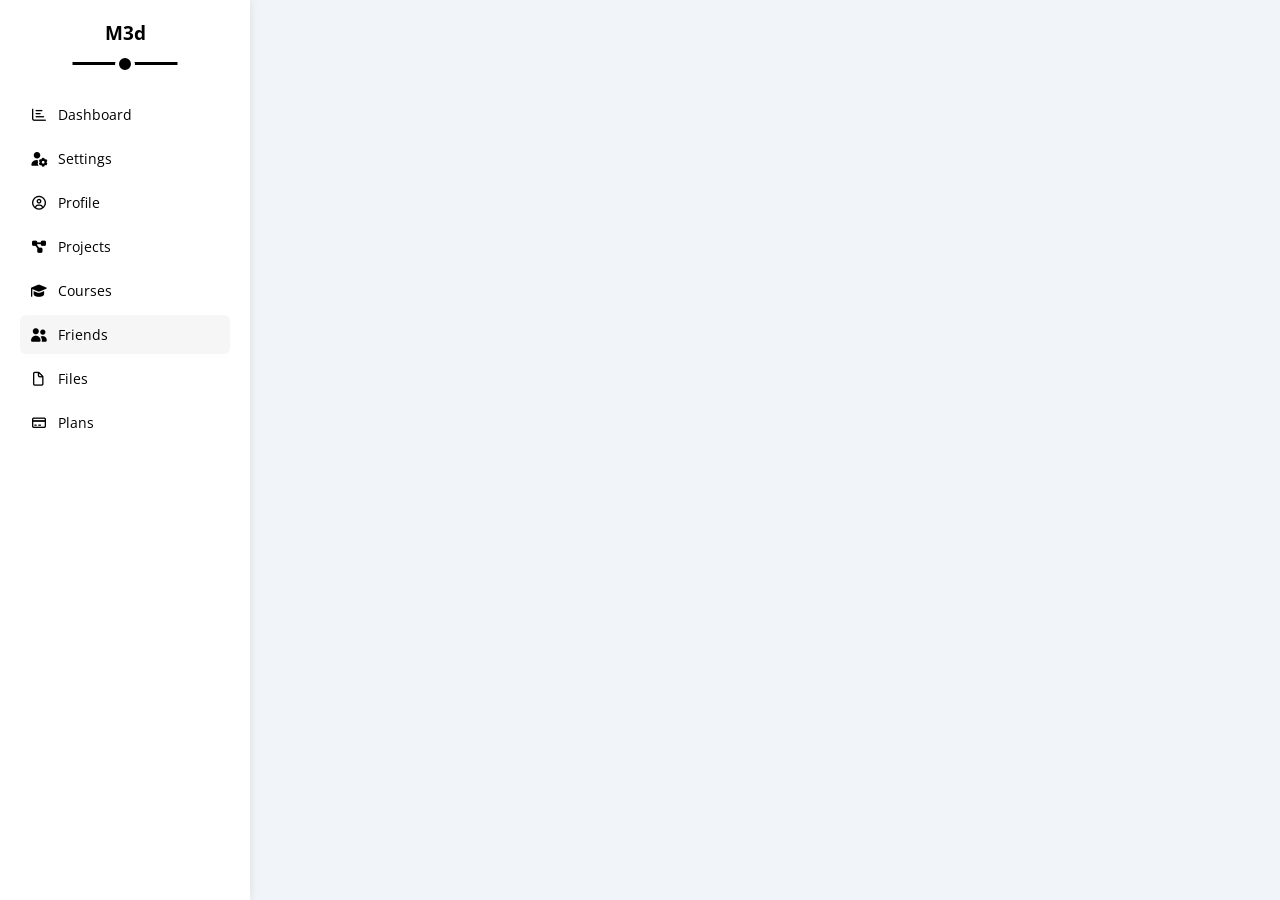
==== friends.html @ 2b742e69 "added friends page" ====
<!DOCTYPE html>
<html lang="en">

<head>
    <meta charset="UTF-8">
    <meta name="viewport" content="width=device-width, initial-scale=1.0">
    <title>Friends</title>
    <link rel="stylesheet" href="css/framework.css">
    <link rel="stylesheet" href="css/main.css">
    <link rel="stylesheet" href="css/all.min.css">
    <link rel="preconnect" href="https://fonts.googleapis.com">
    <link rel="preconnect" href="https://fonts.gstatic.com" crossorigin>
    <link href="https://fonts.googleapis.com/css2?family=Open+Sans:wght@300;500&display=swap" rel="stylesheet">
</head>

<body>
    <div class="page d-flex">
        <div class="sidebar bg-white p-20 relative">
            <h3 class="cap relative txt-c mt-0">m3d</h3>
            <ul>
                <li>
                    <a href="index.html" class="d-flex align-c fs-14 c-black rad-6 p-10 mb-5">
                        <i class="fa-regular fa-chart-bar fa-fw"></i>
                        <span class="fs-14  cap hide-mo">dashboard</span>
                    </a>
                </li>
                <li>
                    <a href="settings.html" class="d-flex align-c fs-14 c-black rad-6 p-10 mb-5">
                        <i class="fa-solid fa-user-gear fa-fw"></i>
                        <span class="fs-14  cap hide-mo">settings</span>
                    </a>
                </li>
                <li>
                    <a href="profile.html" class="d-flex align-c fs-14 c-black rad-6 p-10 mb-5">
                        <i class="fa-regular fa-circle-user fa-fw"></i>
                        <span class="fs-14  cap hide-mo">profile</span>
                    </a>
                </li>
                <li>
                    <a href="projects.html" class="d-flex align-c fs-14 c-black rad-6 p-10 mb-5">
                        <i class="fa-solid fa-diagram-project fa-fw"></i>
                        <span class="fs-14  cap hide-mo">projects</span>
                    </a>
                </li>
                <li>
                    <a href="courses.html" class="d-flex align-c fs-14 c-black rad-6 p-10 mb-5">
                        <i class="fa-solid fa-graduation-cap fa-fw"></i>
                        <span class="fs-14  cap hide-mo">courses</span>
                    </a>
                </li>
                <li>
                    <a href="friends.html" class=" active d-flex align-c fs-14 c-black rad-6 p-10 mb-5">
                        <i class="fa-solid fa-user-group fa-fw"></i>
                        <span class="fs-14  cap hide-mo">friends</span>
                    </a>
                </li>
                <li>
                    <a href="files.html" class="d-flex align-c fs-14 c-black rad-6 p-10 mb-5">
                        <i class="fa-regular fa-file fa-fw"></i>
                        <span class="fs-14  cap hide-mo">files</span>
                    </a>
                </li>
                <li>
                    <a href="plans.html" class="d-flex align-c fs-14 c-black rad-6 p-10 mb-5">
                        <i class="fa-regular fa-credit-card fa-fw"></i>
                        <span class="fs-14  cap hide-mo">plans</span>
                    </a>
                </li>
            </ul>
        </div>
        
    </div>
</body>

</html>
---- css/framework.css ----
/* variables */

:root {
    --blue-color: #0075ff;
    --blue-alt-color: #0d69d5;
    --orange-color: #f59e0b;
    --green-color: #22c55e;
    --red-color: #f44336;
    --gray-color: #888;
}

/* box styling */

.d-flex {
    display: flex;
}

.align-c {
    align-items: center;
}

.space-bet {
    justify-content: space-between;
}

.d-grid {
    display: grid;
}

.d-block {
    display: block;
}

.d-inline {
    display: inline;
}

.d-inline-flex {
    display: inline-flex;
}

.gap-20 {
    gap: 20px;
}

.flex-1 {
    flex: 1;
}

.f-wr {
    flex-wrap: wrap;
}

/* widths & heights */

.w-full {
    width: 100%;
}

.h-full {
    height: 100%;
}

.icon-32 {
    width: 32px;
    height: 32px;
}

.w-fit {
    width: fit-content;
}

/* colors */

.c-black {
    color: black;
}

.c-white {
    color: white;
}

.c-gray {
    color: var(--gray-color);
}

.c-blue {
    color: var(--blue-color);
}

.c-orange {
    color: var(--orange-color);
}

.c-green {
    color: var(--green-color);
}

.c-red {
    color: var(--red-color);
}

.bg-white {
    background-color: white;
}

.bg-eee {
    background-color: #eee;
}

.bg-blue {
    background-color: var(--blue-color);
}

.bg-orange {
    background-color: var(--orange-color);
}

.bg-green {
    background-color: var(--green-color);
}

.bg-red {
    background-color: var(--red-color);
}

/* padding & margin */

.p-0 {
    padding: 0;
}

.p-10 {
    padding: 10px;
}

.p-15 {
    padding: 15px;
}

.p-20 {
    padding: 20px;
}

.pt-15 {
    padding-top: 15px;
}

.pt-20 {
    padding-top: 20px;
}

.pl-15 {
    padding-left: 15px;
}

.pb-15 {
    padding-bottom: 15px;
}

.pb-20 {
    padding-bottom: 20px;
}

.m-0 {
    margin: 0;
}

.m-15 {
    margin: 15px;
}

.m-20 {
    margin: 20px;
}

.mt-0 {
    margin-top: 0;
}

.mt-5 {
    margin-top: 5px;
}

.mt-10 {
    margin-top: 10px;
}

.mt-15 {
    margin-top: 15px;
}

.mt-20 {
    margin-top: 20px;
}

.mr-10 {
    margin-right: 10px;
}

.mr-15 {
    margin-right: 15px;
}

.mr-20 {
    margin-right: 20px;
}

.ml-5 {
    margin-left: 5px;
}

.ml-15 {
    margin-left: 15px;
}

.ml-20 {
    margin-left: 20px;
}

.mb-0 {
    margin-bottom: 0;
}

.mb-5 {
    margin-bottom: 5px;
}

.mb-10 {
    margin-bottom: 10px;
}

.mb-15 {
    margin-bottom: 15px;
}

.mb-20 {
    margin-bottom: 20px;
}

.mb-25 {
    margin-bottom: 25px;
}

/* position */

.relative {
    position: relative;
}

/* texts */

.txt-c {
    text-align: center;
}

.cap {
    text-transform: capitalize;
}

.fs-13 {
    font-size: 13px;
}

.fs-14 {
    font-size: 14px;
}

.fs-15 {
    font-size: 15px;
}

.fs-16 {
    font-size: 16px;
}

.fs-25 {
    font-size: 25px;
}

.bold  {
    font-weight: bold;
}

/* borders */

.br-0 {
    border: none;
}

.b-ccc {
    border: 1px solid #ccc;
}

.rad-6 {
    border-radius: 6px;
}

.rad-10 {
    border-radius: 10px;
}

.rad-half {
    border-radius: 50%;
}

/* overflow */

.hidden {
    overflow: hidden;
}

/* cursor */

.pointer {
    cursor: pointer;
}

/* mobile */

@media (max-width: 767px) {
    .hide-mo {
        display: none;
    }
    .block-mobile {
        display: block;
    }
    .txt-c-mobile {
        text-align: center;
    }
}

/* components */

.between-flex {
    display: flex;
    align-items: center;
    justify-content: space-between;
}

.center-flex {
    display: flex;
    align-items: center;
    justify-content: center;
}

.btn-shape {
    padding: 4px 10px;
    border-radius: 6px;
}
---- css/main.css ----
:root {
    --blue-color: #0075ff;
    --blue-alt-color: #0d69d5;
    --orange-color: #f59e0b;
    --green-color: #22c55e;
    --red-color: #f44336;
    --gray-color: #888;
    --main-transition: 0.3s;
}

* {
    box-sizing: border-box;
}

body {
    font-family: "Open Sans", sans-serif;
    margin: 0;
}

*:focus {
    outline: none;
}

ul {
    list-style: none;
    padding: 0;
}

::-webkit-scrollbar {
    width: 15px;
}

::-webkit-scrollbar-track {
    background-color: white;
}

::-webkit-scrollbar-thumb {
    background-color: var(--blue-color);
}

::-webkit-scrollbar-thumb:hover {
    background-color: var(--blue-alt-color);
}

a {
    text-decoration: none;
}

.page {
    min-height: 100vh;
    background-color: #f1f5f9;
}

/* ========== Sidebar ========== */

.sidebar {
    width: 250px;
    box-shadow: 0 0 10px #ddd;
}

.sidebar>h3 {
    margin-bottom: 50px;
}

@media (min-width: 768px) {

    .sidebar>h3::before,
    .sidebar>h3::after {
        content: "";
        position: absolute;
        background-color: black;
        left: 50%;
        transform: translateX(-50%);
    }

    .sidebar>h3::before {
        width: 50%;
        height: 3px;
        bottom: -20px;
    }

    .sidebar>h3::after {
        width: 12px;
        height: 12px;
        border: 4px solid white;
        border-radius: 50%;
        bottom: -29px;
    }
}

.sidebar ul li a {
    transition: var(--main-transition);
}

.sidebar ul li a.active,
.sidebar ul li a:hover {
    background-color: #f6f6f6;
}

.sidebar ul li a span {
    margin-left: 10px;
}

@media (max-width: 767px) {
    .sidebar {
        width: 58px;
        padding: 10px;
    }

    .sidebar>h3 {
        font-size: 13px;
        margin-bottom: 15px;
    }
}

/* ========== Content ========== */

.head .search::before {
    position: absolute;
    content: "\f002";
    font-family: var(--fa-style-family-classic);
    font-weight: 900;
    font-size: 14px;
    color: var(--gray-color);
    left: 15px;
    top: 50%;
    transform: translateY(-50%);
}

.head .search input[type="search"] {
    padding-left: 35px;
    width: 160px;
    transition: width var(--main-transition);
}

.head .search input[type="search"]:focus {
    width: 200px;
}

.head .search input[type="search"]:focus::placeholder {
    color: transparent;
}

.head .icons span::after {
    content: "";
    position: absolute;
    width: 10px;
    height: 10px;
    border-radius: 50%;
    background-color: var(--red-color);
    right: 0px;
    top: -7px;
}

.page h1 {
    margin: 20px 20px 40px;
}

.page h1::before,
.page h1::after {
    content: "";
    position: absolute;
    height: 3px;
    bottom: -10px;
    left: 0;
}

.page h1::before {
    background-color: black;
    width: 40px;
    z-index: 2;
}

.page h1::after {
    background-color: white;
    width: 120px;
}

.wrapper {
    grid-template-columns: repeat(auto-fill, minmax(450px, 1fr));
}

@media (max-width: 767px) {
    .wrapper {
        grid-template-columns: minmax(200px, 1fr);
        gap: 10px;
        margin-right: 10px;
        margin-left: 10px;
    }
}

/* ========== Welcome ========== */

.welcome {
    overflow: hidden;
}

.welcome .intro img {
    width: 170px;
    margin-bottom: -10px;
}

.welcome .avatar {
    width: 64px;
    height: 64px;
    border: 2px solid white;
    border-radius: 50%;
    padding: 2px;
    box-shadow: 0 0 5px #ddd;
    margin-left: 20px;
    margin-top: -32px;
}

.welcome .body {
    border-top: 1px solid #eee;
    border-bottom: 1px solid #eee;
}

.welcome .body>div {
    flex: 1;
}

.welcome .visit {
    margin: 0 15px 15px auto;
    transition: var(--main-transition);
}

.welcome .visit:hover {
    background-color: var(--blue-alt-color);
}

@media (max-width: 767px) {
    .welcome .intro {
        padding-bottom: 30px;
    }

    .welcome .avatar {
        margin-left: 0;
    }

    .welcome .body>div:not(:last-child) {
        margin-bottom: 20px;
    }
}

/* ========== Draft ========== */

.draft .inputs textarea {
    height: 180px;
    resize: none;
}

.draft .inputs input[type="text"]:focus,
.draft .inputs textarea:focus {
    caret-color: var(--blue-color);
    transition: var(--main-transition);
}

.draft .inputs input[type="text"]::placeholder,
.draft .inputs textarea::placeholder {
    transition: 0.6s;
}

.draft .inputs input[type="text"]:focus::placeholder,
.draft .inputs textarea:focus::placeholder {
    opacity: 0;
}

.draft input[type="submit"] {
    margin-left: auto;
    transition: var(--main-transition);
    cursor: pointer;
}

.draft input[type="submit"]:hover {
    background-color: var(--blue-alt-color);
}

@media (max-width: 767px) {
    .draft h2 {
        margin-bottom: 10px;
    }

    .draft p {
        margin-bottom: 20px;
    }
}

/* ========== Targets ========== */

.targets .target-row .icon {
    width: 80px;
    height: 80px;
    margin-right: 15px;
}

.targets .blue .icon {
    background-color: rgb(0 117 255 / 20%);
}

.targets .orange .icon {
    background-color: rgb(245 158 11 / 20%);
}

.targets .green .icon {
    background-color: rgb(34 197 94 / 20%);
}

.targets .target-row .details .progress {
    height: 4px;
}

.targets .blue .details .progress {
    background-color: rgb(0 117 255 / 20%);
}

.targets .orange .details .progress {
    background-color: rgb(245 158 11 / 20%);
}

.targets .green .details .progress {
    background-color: rgb(34 197 94 / 20%);
}

.targets .target-row .details .progress span {
    position: absolute;
    height: inherit;
    top: 0;
    left: 0;
}

.targets .target-row .details .progress span::before {
    position: absolute;
    width: fit-content;
    padding: 2px 5px;
    border-radius: 6px;
    top: -35px;
    right: -21px;
    color: white;
}

.targets .blue .details .progress span::before {
    content: "80%";
    background-color: var(--blue-color);
}

.targets .orange .details .progress span::before {
    content: "55%";
    background-color: var(--orange-color);
}

.targets .green .details .progress span::before {
    content: "75%";
    background-color: var(--green-color);
}

.targets .target-row .details .progress span::after {
    content: '';
    position: absolute;
    right: -5px;
    top: -9px;
    border: 5px solid blue;
}

.targets .blue .details .progress span::after {
    border-color: var(--blue-color) transparent transparent;
}

.targets .orange .details .progress span::after {
    border-color: var(--orange-color) transparent transparent;
}

.targets .green .details .progress span::after {
    border-color: var(--green-color) transparent transparent;
}

/* ========== Tickets ========== */

.tickets .container .box {
    width: calc(50% - 10px);
}

@media (max-width: 767px) {
    .tickets .container .box {
        width: 100%;
    }
}

/* ========== News ========== */

.news .box img {
    width: 100px;
}

.news .box .label {
    margin: auto 0 auto auto;
}

.news .box:not(:last-of-type) {
    border-bottom: 1px solid #ccc;
    margin-bottom: 15px;
    padding-bottom: 15px;
}

@media (max-width: 767px) {
    .news .box {
        display: block;
        padding: 20px;
    }

    .news .box .label {
        margin: 5px auto 15px;
    }
}

/* ========== Tasks ========== */

.tasks .task-row:not(:last-of-type) {
    border-bottom: 1px solid #eee;
    margin-bottom: 15px;
    padding-bottom: 15px;
}

.tasks .task-row:nth-of-type(4) .box {
    text-decoration: line-through;
    opacity: 0.5;
}

.tasks .task-row:nth-of-type(4) i {
    opacity: 0.5;
}

/* ========== Uploads ========== */

.uploads .box img {
    width: 40px;
    height: 40px;
}

.uploads .upload-row:not(:last-of-type) {
    border-bottom: 1px solid #eee;
}

/* ========== Project Progress ========== */

.project-prog ul::before {
    content: '';
    position: absolute;
    width: 2px;
    height: calc(100% - 30px);
    top: 15px;
    background-color: var(--blue-color);
    z-index: 0;
}

.project-prog ul li {
    position: relative;
    padding: 15px 0 15px 20px;
}

.project-prog ul li::before {
    content: '';
    position: absolute;
    width: 20px;
    height: 20px;
    border: 2px solid white;
    border-radius: 50%;
    outline: 2px solid var(--blue-color);
    left: -10px;
    top: 50%;
    transform: translateY(-50%);
    background-color: white;
    z-index: 1;
}

.project-prog ul li:nth-child(-n+3)::before {
    background-color: var(--blue-color);
}

.project-prog ul li:nth-of-type(4)::before {
    animation: w-blink 1s infinite alternate;
}

.project-prog img {
    position: absolute;
    width: 160px;
    opacity: 0.3;
    bottom: 0;
    right: 0;
}

@keyframes w-blink {
    from {
        background-color: var(--blue-color)
    }

    to {
        background-color: white
    }
}

/* ========== Reminders ========== */

.reminders ul li .dot {
    width: 15px;
    height: 15px;
}

.reminders ul .blue {
    border-left: 2px solid var(--blue-color);
}

.reminders ul .green {
    border-left: 2px solid var(--green-color);
}

.reminders ul .orange {
    border-left: 2px solid var(--orange-color);
}

.reminders ul .red {
    border-left: 2px solid var(--red-color);
}

/* ========== Post ========== */

.post .box img {
    width: 48px;
    height: 48px;
}

.post .text {
    border-top: 2px solid #eee;
    border-bottom: 2px solid #eee;
    min-height: 140px;
    line-height: 1.8;
}

/* ========== Social Media ========== */

.socials .row i {
    position: absolute;
    width: 52px;
    transition: var(--main-transition);
}

.socials .row i:hover {
    transform: rotate(6deg);
}

.socials .row .stats>div {
    margin-left: 57px;
}

.socials .twitter {
    background-color: rgb(29 161 242 / 20%);
    color: #1da1f2;
}

.socials .twitter i,
.socials .twitter button {
    background-color: #1da1f2;
}

.socials .facebook {
    background-color: rgb(24 116 242 / 20%);
    color: #1da1f2;
}

.socials .facebook i,
.socials .facebook button {
    background-color: #1877F2;
}

.socials .youtube {
    background-color: rgb(255 0 0 / 20%);
    color: #ff0000;
}

.socials .youtube i,
.socials .youtube button {
    background-color: #FF0000;
}

.socials .linkedin {
    background-color: rgb(0 119 181 / 20%);
    color: #0077b5;
}

.socials .linkedin i,
.socials .linkedin button {
    background-color: #0077B5;
}

/* ========== Projects ========== */

.projects .responsive-table {
    overflow-x: auto;
}

.projects table {
    border-right: 1px solid #eee;
    border-spacing: 0;
    min-width: 1000px;
}

.projects table thead {
    background-color: #eee;
}

.projects table thead tr td {
    font-weight: bold;
}

.projects table td {
    padding: 15px;
    border-bottom: 1px solid #eee;
    border-left: 1px solid #eee;
}

.projects table tbody tr {
    transition: var(--main-transition);
}

.projects table tbody tr:hover {
    background-color: #faf7f7;
}

.projects table tbody tr td img {
    width: 32px;
    height: 32px;
    border-radius: 50%;
    border: 1px solid white;
}

.projects table tbody tr td img:nth-of-type(2) {
    transform: translateX(-20px);
}

.projects table tbody tr td img:nth-of-type(3) {
    transform: translateX(-40px);
}

.projects table tbody tr td img:nth-of-type(4) {
    transform: translateX(-60px);
}

.projects table tbody tr td span {
    color: white;
}

.projects table tbody tr td .pending {
    background-color: var(--orange-color);
}

.projects table tbody tr td .in-prog {
    background-color: var(--blue-color);
}

.projects table tbody tr td .comp {
    background-color: var(--green-color);
}

.projects table tbody tr td .rejected {
    background-color: var(--red-color);
}

/* ========== Settings ========== */

.settings-page {
    grid-template-columns: repeat(auto-fill, minmax(500px, 1fr));
}

.settings-page .close-message {
    resize: none;
    min-height: 150px;
    border: 1px solid #ccc;
}


.toggle-checkbox {
    appearance: none;
}

@media (max-width: 767px) {
    .settings-page {
        grid-template-columns: minmax(100px, 1fr);
        margin-left: 10px;
        margin-right: 10px;
        gap: 10px;
    }
}

.toggle-switch {
    background-color: #ccc;
    width: 78px;
    height: 32px;
    border-radius: 16px;
    position: relative;
    transition: var(--main-transition);
    cursor: pointer;
}

.toggle-switch::before {
    font-family: var(--fa-style-family-classic);
    content: "\f00d";
    font-weight: 900;
    background-color: white;
    color: #AAA;
    width: 24px;
    height: 24px;
    position: absolute;
    border-radius: 50%;
    top: 4px;
    left: 4px;
    display: flex;
    justify-content: center;
    align-items: center;
    transition: var(--main-transition);
}

.toggle-checkbox:checked+.toggle-switch {
    background-color: var(--blue-color);
}

.toggle-checkbox:checked+.toggle-switch::before {
    content: "\f00c";
    background-color: white;
    color: var(--blue-color);
    left: 50px;
}

/* ========== Info ========== */

.gen-info input {
    caret-color: var(--blue-alt-color);
}

.gen-info input[type="text"]::placeholder {
    color: var(--gray-color);
}

.gen-info input[type="email"] {
    background-color: #f0f4f8;
    color: #bbb;
    cursor: no-drop;
    width: calc(100% - 80px);
}

/* ========== Sec ========== */

.sec div label {
    align-self: center;
}

.sec div:not(:last-of-type) {
    border-bottom: 1px solid #bbb;
}

/* ========== Social Info ========== */

.social-info div span {
    background-color: #f6f6f6;
    border: 1px solid #ddd;
    border-right: none;
    border-radius: 6px 0 0 6px;
    order: 1;
}

.social-info div input {
    order: 2;
    background-color: #f6f6f6;
    border: 1px solid #ddd;
    border-radius: 0 6px 6px 0;
}

.social-info div input::placeholder {
    color: var(--gray-color);
}

.social-info div span i {
    opacity: 0.3;
    transition: var(--main-transition);
}

.social-info div input:focus~span i {
    opacity: 1;
}

/* ========== Widgets Control ========== */

.wid-control .control input[type="checkbox"] {
    appearance: none;
}

.wid-control .control label {
    padding-left: 30px;
    cursor: pointer;
    position: relative;
}

.wid-control .control label::before {
    content: '';
    width: 14px;
    height: 14px;
    border: 2px solid var(--gray-color);
}

.wid-control .control:hover label::before {
    border-color: var(--blue-alt-color);
}

.wid-control .control label::after {
    font-family: var(--fa-style-family-classic);
    content: "\f00c";
    font-weight: 900;
    background-color: var(--blue-color);
    color: white;
    font-size: 12px;
    width: 18px;
    height: 18px;
    display: flex;
    justify-content: center;
    align-items: center;
    transform: scale(0) rotate(360deg);
    transition: var(--main-transition);
}

.wid-control .control input[type="checkbox"]:checked+label::after {
    transform: scale(1);
}

.wid-control div label::before,
.wid-control .control label::after {
    position: absolute;
    left: 0;
    top: 50%;
    margin-top: -9px;
    border-radius: 4px;
}

/* ========== Backup Manager ========== */

.back-up input[type="radio"] {
    appearance: none;
}

.back-up li label {
    position: relative;
    padding-left: 30px;
    cursor: pointer;
}

.back-up li label::before {
    width: 15px;
    height: 15px;
    border: 2px solid var(--gray-color);
    left: 0;
    top: 50%;
}

.back-up li input[type="radio"]:checked+label::before {
    border-color: var(--blue-color);
}

.back-up li label::after {
    background-color: var(--blue-color);
    width: 10px;
    height: 10px;
    left: 5px;
    bottom: 6px;
    transform: scale(0) rotate(360deg);
    transition: var(--main-transition);
}

.back-up li input[type="radio"]:checked+label::after {
    transform: scale(1);
    border-color: var(--blue-alt-color);
}

.back-up li label::before,
.back-up li label::after {
    content: '';
    position: absolute;
    margin-top: -9px;
    border-radius: 50%;
}

.back-up .servers {
    border-top: 1px solid #eee;
    padding-top: 20px;
}

@media (max-width: 767px) {
    .back-up .servers {
        flex-wrap: wrap;
    }
}

.back-up .servers .server {
    border: 2px solid #eee;
    position: relative;
}

.back-up .servers .server label {
    cursor: pointer;
}

.back-up .servers input[type="radio"]:checked+.server {
    border-color: var(--blue-color);
    color: var(--blue-color);
}

/* Profile Page  */

@media (max-width: 767px) {
    .profile-page .overview {
        flex-direction: column;
    }
}

.profile-page .avatar-box {
    width: 300px;
}


@media (min-width: 768px) {
    .profile-page .avatar-box {
        border-right: 1px solid #eee;
    }
}

.profile-page .avatar-box>img {
    width: 120px;
    height: 120px;
}

.profile-page .avatar-box .level {
    height: 6px;
    overflow: hidden;
    margin: auto;
    width: 70%;
}

.profile-page .avatar-box .level span {
    position: absolute;
    left: 0;
    top: 0;
    height: 100%;
    background-color: var(--blue-color);
    border-radius: 6px;
}

.profile-page .info-box .box {
    flex-wrap: wrap;
    border-bottom: 1px solid #eee;
    transition: var(--main-transition);
}

.profile-page .info-box .box:hover {
    background-color: #f9f9f9;
}

.profile-page .info-box .box>div {
    min-width: 250px;
    padding: 10px 0 0;
}

.profile-page .info-box .box h4 {
    font-weight: normal;
}

.profile-page .info-box .toggle-switch {
    height: 20px;
}

@media (max-width: 767px) {
    .profile-page .info-box .toggle-switch {
        margin: auto;
    }
}

.profile-page .info-box .toggle-switch::before {
    width: 12px;
    height: 12px;
    font-size: 8px;
}

.profile-page .info-box .toggle-checkbox:checked+.toggle-switch::before {
    left: 62px;
}

@media (max-width: 767px) {
    .profile-page .other-data {
        flex-direction: column;
    }
}

.profile-page .skills-card {
    flex-grow: 1;
}

.profile-page .skills-card ul li {
    padding: 15px 0;
}

.profile-page .skills-card ul li:not(:last-child) {
    border-bottom: 1px solid #eee;
}

.profile-page .skills-card ul li span {
    display: inline-flex;
    padding: 4px 10px;
    background-color: #eee;
    border-radius: 6px;
    font-size: 14px;
}

.profile-page .skills-card ul li span:not(:last-child) {
    margin-right: 5px;
}

.profile-page .activities {
    flex-grow: 2;
}

.profile-page .activity:not(:last-of-type) {
    border-bottom: 1px solid #eee;
    padding-bottom: 20px;
    margin-bottom: 20px;
}

.profile-page .activity img {
    width: 64px;
    height: 64px;
    border-radius: 50%;
    margin-right: 10px;
}

@media (min-width: 768px) {
    .profile-page .activity .date {
        margin-left: auto;
        text-align: right;
    }
}

@media (max-width: 767px) {
    .profile-page .activity {
        flex-direction: column;
    }
    .profile-page .activity img {
        margin-right: 0;
        margin-bottom: 15px;
    }
    .profile-page .activity .date {
        margin-top: 15px;
    }
}

/* Projects Page  */

.projects-page {
    grid-template-columns: repeat(auto-fill, minmax(500px, 1fr));
}

@media (max-width: 767px) {
    .projects-page {
        grid-template-columns: minmax(300px, 1fr);
        margin-left: 10px;
        margin-right: 10px;
        gap: 10px;
    }
}

.projects-page .project .date {
    position: absolute;
    top: 10px;
    right: 10px;
}

.projects-page h4 {
    font-weight: normal;
}

.projects-page .team {
    position: relative;
    min-height: 80px;
}

.projects-page .team a {
    position: absolute;
    left: 0;
    bottom: 0;
}

.projects-page .team a:nth-child(2) {
    left: 25px;
}

.projects-page .team a:nth-child(3) {
    left: 50px;
}

.projects-page .team a:nth-child(4) {
    left: 75px;
}

.projects-page .team a:nth-child(5) {
    left: 100px;
}

.projects-page .team a:hover {
    z-index: 666;
}

.projects-page .project a img {
    width: 40px;
    height: 40px;
    border-radius: 50%; 
    border: 2px solid white;
} 

.projects-page .project .techs {
    justify-content: flex-end;
    border-top: 1px solid #eee;
    padding-top: 15px;
    margin-top: 15px;
}

@media (max-width: 767px) {
    .projects-page .project .techs  {
        flex-direction: column;
    }
}


.projects-page .project .techs span {
    padding: 3px 8px;
    margin-left: 5px;
    width: fit-content;
}

@media (max-width: 767px) {
    .projects-page .project .techs span:not(:last-child) {
        margin-bottom: 15px;
    }
}

.projects-page .project .info {
    border-top: 1px solid #eee;
    margin-top: 15px;
    padding-top: 15px;
}

@media (max-width: 767px) {
    .projects-page .project .info {
        flex-direction: column;
    }
}

.projects-page .project .prog {
    height: 8px;
    width: 260px;
    position: relative;
    border-radius: 6px;
}

@media (max-width: 767px) {
    .projects-page .project .prog {
        margin-bottom: 15px;
    }
}

.projects-page .project .prog span {
    position: absolute;
    left: 0;
    top: 0;
    height: 100%;
    border-radius: 6px;
}

/* Courses Page  */

.courses-page {
    grid-template-columns: repeat(auto-fill, minmax(300px, 1fr));
}

.courses-page .cover img {
    width: 100%;
    
}

.courses-page .cover .icon {
    width: 64px;
    height: 64px;
    border-radius: 50%;
    border: 1px solid white;
    position: absolute;
    top: 10px;
    left: 10px;
}

.courses-page .desc {
    border-bottom: 1px solid #eee;
}

.courses-page .info .btn {
    position: absolute;
    right: 50%;
    bottom: 24px;
    transform: translateX(50%);
}

.courses-page .info span i {
    margin-right: 1px;
}
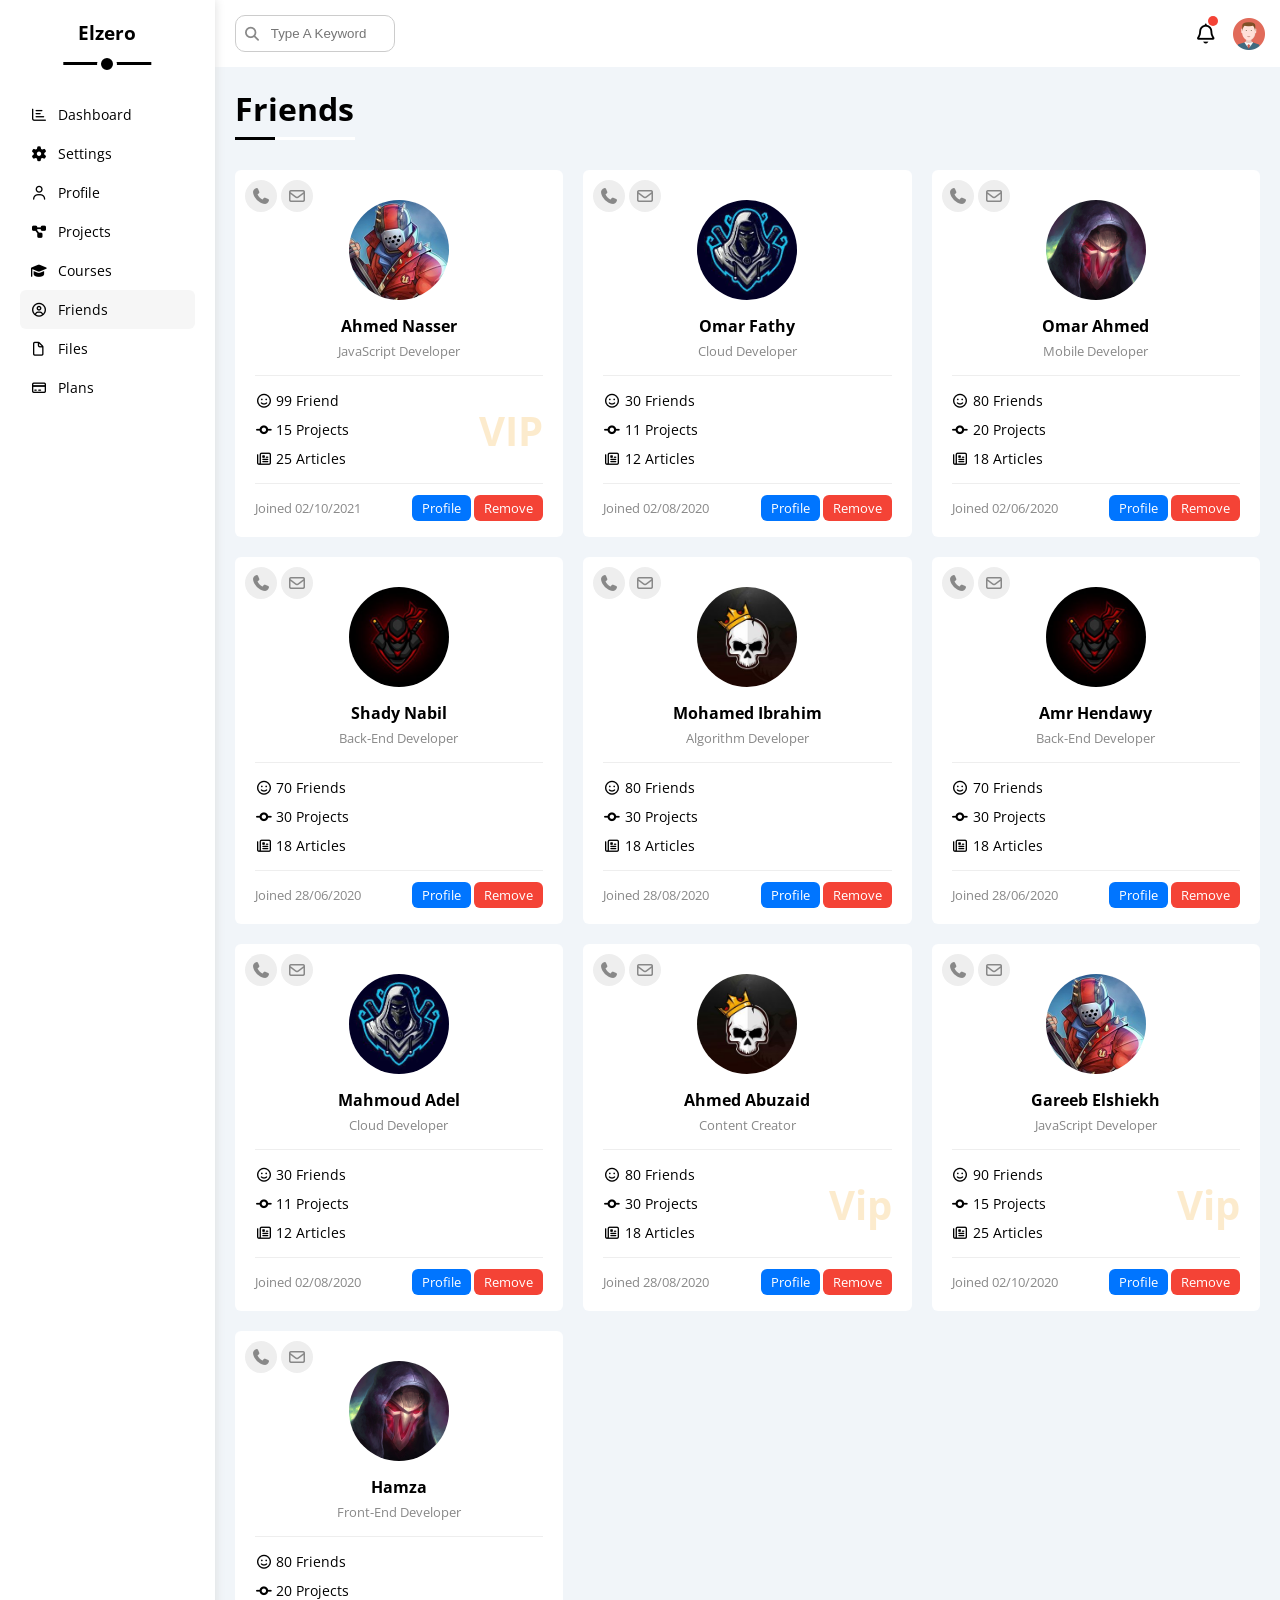
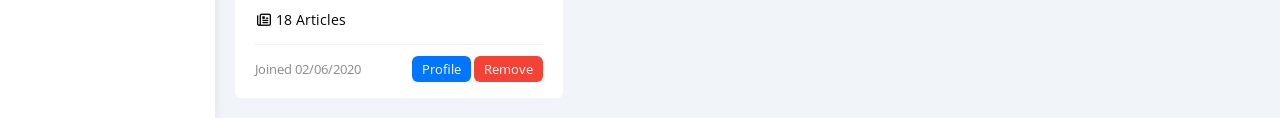
==== commit c722c402: "friends page is done" ====
--- a/friends.html
+++ b/friends.html
@@ -1,75 +1,413 @@
 <!DOCTYPE html>
 <html lang="en">
-
-<head>
-    <meta charset="UTF-8">
-    <meta name="viewport" content="width=device-width, initial-scale=1.0">
+  <head>
+    <meta charset="UTF-8" />
+    <meta http-equiv="X-UA-Compatible" content="IE=edge" />
+    <meta name="viewport" content="width=device-width, initial-scale=1.0" />
     <title>Friends</title>
-    <link rel="stylesheet" href="css/framework.css">
-    <link rel="stylesheet" href="css/main.css">
-    <link rel="stylesheet" href="css/all.min.css">
-    <link rel="preconnect" href="https://fonts.googleapis.com">
-    <link rel="preconnect" href="https://fonts.gstatic.com" crossorigin>
-    <link href="https://fonts.googleapis.com/css2?family=Open+Sans:wght@300;500&display=swap" rel="stylesheet">
-</head>
-
-<body>
+    <link rel="stylesheet" href="css/all.min.css" />
+    <link rel="stylesheet" href="css/framework.css" />
+    <link rel="stylesheet" href="css/main.css" />
+    <link rel="preconnect" href="https://fonts.googleapis.com" />
+    <link rel="preconnect" href="https://fonts.gstatic.com" crossorigin />
+    <link href="https://fonts.googleapis.com/css2?family=Open+Sans:wght@300;500&display=swap" rel="stylesheet" />
+  </head>
+  <body>
     <div class="page d-flex">
-        <div class="sidebar bg-white p-20 relative">
-            <h3 class="cap relative txt-c mt-0">m3d</h3>
-            <ul>
-                <li>
-                    <a href="index.html" class="d-flex align-c fs-14 c-black rad-6 p-10 mb-5">
-                        <i class="fa-regular fa-chart-bar fa-fw"></i>
-                        <span class="fs-14  cap hide-mo">dashboard</span>
-                    </a>
-                </li>
-                <li>
-                    <a href="settings.html" class="d-flex align-c fs-14 c-black rad-6 p-10 mb-5">
-                        <i class="fa-solid fa-user-gear fa-fw"></i>
-                        <span class="fs-14  cap hide-mo">settings</span>
-                    </a>
-                </li>
-                <li>
-                    <a href="profile.html" class="d-flex align-c fs-14 c-black rad-6 p-10 mb-5">
-                        <i class="fa-regular fa-circle-user fa-fw"></i>
-                        <span class="fs-14  cap hide-mo">profile</span>
-                    </a>
-                </li>
-                <li>
-                    <a href="projects.html" class="d-flex align-c fs-14 c-black rad-6 p-10 mb-5">
-                        <i class="fa-solid fa-diagram-project fa-fw"></i>
-                        <span class="fs-14  cap hide-mo">projects</span>
-                    </a>
-                </li>
-                <li>
-                    <a href="courses.html" class="d-flex align-c fs-14 c-black rad-6 p-10 mb-5">
-                        <i class="fa-solid fa-graduation-cap fa-fw"></i>
-                        <span class="fs-14  cap hide-mo">courses</span>
-                    </a>
-                </li>
-                <li>
-                    <a href="friends.html" class=" active d-flex align-c fs-14 c-black rad-6 p-10 mb-5">
-                        <i class="fa-solid fa-user-group fa-fw"></i>
-                        <span class="fs-14  cap hide-mo">friends</span>
-                    </a>
-                </li>
-                <li>
-                    <a href="files.html" class="d-flex align-c fs-14 c-black rad-6 p-10 mb-5">
-                        <i class="fa-regular fa-file fa-fw"></i>
-                        <span class="fs-14  cap hide-mo">files</span>
-                    </a>
-                </li>
-                <li>
-                    <a href="plans.html" class="d-flex align-c fs-14 c-black rad-6 p-10 mb-5">
-                        <i class="fa-regular fa-credit-card fa-fw"></i>
-                        <span class="fs-14  cap hide-mo">plans</span>
-                    </a>
-                </li>
-            </ul>
+      <div class="sidebar bg-white p-20 relative">
+        <h3 class="relative txt-c mt-0">Elzero</h3>
+        <ul>
+          <li>
+            <a class="d-flex align-c fs-14 c-black rad-6 p-10" href="index.html">
+              <i class="fa-regular fa-chart-bar fa-fw"></i>
+              <span class="hide-mo">Dashboard</span>
+            </a>
+          </li>
+          <li>
+            <a class="d-flex align-c fs-14 c-black rad-6 p-10" href="settings.html">
+              <i class="fa-solid fa-gear fa-fw"></i>
+              <span class="hide-mo">Settings</span>
+            </a>
+          </li>
+          <li>
+            <a class="d-flex align-c fs-14 c-black rad-6 p-10" href="profile.html">
+              <i class="fa-regular fa-user fa-fw"></i>
+              <span class="hide-mo">Profile</span>
+            </a>
+          </li>
+          <li>
+            <a class="d-flex align-c fs-14 c-black rad-6 p-10" href="projects.html">
+              <i class="fa-solid fa-diagram-project fa-fw"></i>
+              <span class="hide-mo">Projects</span>
+            </a>
+          </li>
+          <li>
+            <a class="d-flex align-c fs-14 c-black rad-6 p-10" href="courses.html">
+              <i class="fa-solid fa-graduation-cap fa-fw"></i>
+              <span class="hide-mo">Courses</span>
+            </a>
+          </li>
+          <li>
+            <a class="active d-flex align-c fs-14 c-black rad-6 p-10" href="friends.html">
+              <i class="fa-regular fa-circle-user fa-fw"></i>
+              <span class="hide-mo">Friends</span>
+            </a>
+          </li>
+          <li>
+            <a class="d-flex align-c fs-14 c-black rad-6 p-10" href="files.html">
+              <i class="fa-regular fa-file fa-fw"></i>
+              <span class="hide-mo">Files</span>
+            </a>
+          </li>
+          <li>
+            <a class="d-flex align-c fs-14 c-black rad-6 p-10" href="plans.html">
+              <i class="fa-regular fa-credit-card fa-fw"></i>
+              <span class="hide-mo">Plans</span>
+            </a>
+          </li>
+        </ul>
+      </div>
+      <div class="content w-full">
+        <!-- Start Head -->
+       <div class="head bg-white p-15 between-flex ">
+                <div class="search relative">
+                    <input class="p-10 rad-10 b-ccc ml-5" type="search" placeholder="Type A Keyword">
+                </div>
+                <div class="icons d-flex align-c">
+                    <span class="notif relative">
+                        <i class="fa-regular fa-bell fa-lg"></i>
+                    </span>
+                    <img class="icon-32 ml-15" src="images/avatar.png" alt="profile picture">
+                </div>
+            </div>
+        <!-- End Head -->
+        <h1 class="relative">Friends</h1>
+        <div class="friends-page d-grid m-20 gap-20">
+          <div class="friend bg-white rad-6 p-20 relative">
+            <div class="contact">
+              <i class="fa-solid fa-phone"></i>
+              <i class="fa-regular fa-envelope"></i>
+            </div>
+            <div class="txt-c">
+              <img class="rad-half mt-10 mb-10  " src="images/friend-01.jpg" alt="" />
+              <h4 class="m-0">Ahmed Nasser</h4>
+              <p class="c-gray fs-13 mt-5 mb-0">JavaScript Developer</p>
+            </div>
+            <div class="icons fs-14 relative">
+              <div class="mb-10">
+                <i class="fa-regular fa-face-smile fa-fw"></i>
+                <span>99 Friend</span>
+              </div>
+              <div class="mb-10">
+                <i class="fa-solid fa-code-commit fa-fw"></i>
+                <span>15 Projects</span>
+              </div>
+              <div>
+                <i class="fa-regular fa-newspaper fa-fw"></i>
+                <span>25 Articles</span>
+              </div>
+              <span class="vip bold c-orange">VIP</span>
+            </div>
+            <div class="info between-flex fs-13">
+              <span class="c-gray">Joined 02/10/2021</span>
+              <div>
+                <a class="bg-blue c-white btn-shape" href="profile.html">Profile</a>
+                <a class="bg-red c-white btn-shape" href="#">Remove</a>
+              </div>
+            </div>
+          </div>
+          <div class="friend bg-white rad-6 p-20 relative">
+            <div class="contact">
+              <i class="fa-solid fa-phone"></i>
+              <i class="fa-regular fa-envelope"></i>
+            </div>
+            <div class="txt-c">
+              <img class="rad-half mt-10 mb-10  " src="images/friend-02.jpg" alt="" />
+              <h4 class="m-0">Omar Fathy</h4>
+              <p class="c-gray fs-13 mt-5 mb-0">Cloud Developer</p>
+            </div>
+            <div class="icons fs-14 relative">
+              <div class="mb-10">
+                <i class="fa-regular fa-face-smile fa-fw"></i>
+                <span>30 Friends</span>
+              </div>
+              <div class="mb-10">
+                <i class="fa-solid fa-code-commit fa-fw"></i>
+                <span>11 Projects</span>
+              </div>
+              <div>
+                <i class="fa-regular fa-newspaper fa-fw"></i>
+                <span>12 Articles</span>
+              </div>
+            </div>
+            <div class="info between-flex fs-13">
+              <span class="c-gray">Joined 02/08/2020</span>
+              <div>
+                <a class="bg-blue c-white btn-shape" href="profile.html">Profile</a>
+                <a class="bg-red c-white btn-shape" href="#">Remove</a>
+              </div>
+            </div>
+          </div>
+          <div class="friend bg-white rad-6 p-20 relative">
+            <div class="contact">
+              <i class="fa-solid fa-phone"></i>
+              <i class="fa-regular fa-envelope"></i>
+            </div>
+            <div class="txt-c">
+              <img class="rad-half mt-10 mb-10  " src="images/friend-03.jpg" alt="" />
+              <h4 class="m-0">Omar Ahmed</h4>
+              <p class="c-gray fs-13 mt-5 mb-0">Mobile Developer</p>
+            </div>
+            <div class="icons fs-14 relative">
+              <div class="mb-10">
+                <i class="fa-regular fa-face-smile fa-fw"></i>
+                <span>80 Friends</span>
+              </div>
+              <div class="mb-10">
+                <i class="fa-solid fa-code-commit fa-fw"></i>
+                <span>20 Projects</span>
+              </div>
+              <div>
+                <i class="fa-regular fa-newspaper fa-fw"></i>
+                <span>18 Articles</span>
+              </div>
+            </div>
+            <div class="info between-flex fs-13">
+              <span class="c-gray">Joined 02/06/2020</span>
+              <div>
+                <a class="bg-blue c-white btn-shape" href="profile.html">Profile</a>
+                <a class="bg-red c-white btn-shape" href="#">Remove</a>
+              </div>
+            </div>
+          </div>
+          <div class="friend bg-white rad-6 p-20 relative">
+            <div class="contact">
+              <i class="fa-solid fa-phone"></i>
+              <i class="fa-regular fa-envelope"></i>
+            </div>
+            <div class="txt-c">
+              <img class="rad-half mt-10 mb-10  " src="images/friend-04.jpg" alt="" />
+              <h4 class="m-0">Shady Nabil</h4>
+              <p class="c-gray fs-13 mt-5 mb-0">Back-End Developer</p>
+            </div>
+            <div class="icons fs-14 relative">
+              <div class="mb-10">
+                <i class="fa-regular fa-face-smile fa-fw"></i>
+                <span>70 Friends</span>
+              </div>
+              <div class="mb-10">
+                <i class="fa-solid fa-code-commit fa-fw"></i>
+                <span>30 Projects</span>
+              </div>
+              <div>
+                <i class="fa-regular fa-newspaper fa-fw"></i>
+                <span>18 Articles</span>
+              </div>
+            </div>
+            <div class="info between-flex fs-13">
+              <span class="c-gray">Joined 28/06/2020</span>
+              <div>
+                <a class="bg-blue c-white btn-shape" href="profile.html">Profile</a>
+                <a class="bg-red c-white btn-shape" href="#">Remove</a>
+              </div>
+            </div>
+          </div>
+          <div class="friend bg-white rad-6 p-20 relative">
+            <div class="contact">
+              <i class="fa-solid fa-phone"></i>
+              <i class="fa-regular fa-envelope"></i>
+            </div>
+            <div class="txt-c">
+              <img class="rad-half mt-10 mb-10  " src="images/friend-05.jpg" alt="" />
+              <h4 class="m-0">Mohamed Ibrahim</h4>
+              <p class="c-gray fs-13 mt-5 mb-0">Algorithm Developer</p>
+            </div>
+            <div class="icons fs-14 relative">
+              <div class="mb-10">
+                <i class="fa-regular fa-face-smile fa-fw"></i>
+                <span>80 Friends</span>
+              </div>
+              <div class="mb-10">
+                <i class="fa-solid fa-code-commit fa-fw"></i>
+                <span>30 Projects</span>
+              </div>
+              <div>
+                <i class="fa-regular fa-newspaper fa-fw"></i>
+                <span>18 Articles</span>
+              </div>
+            </div>
+            <div class="info between-flex fs-13">
+              <span class="c-gray">Joined 28/08/2020</span>
+              <div>
+                <a class="bg-blue c-white btn-shape" href="profile.html">Profile</a>
+                <a class="bg-red c-white btn-shape" href="#">Remove</a>
+              </div>
+            </div>
+          </div>
+          <div class="friend bg-white rad-6 p-20 relative">
+            <div class="contact">
+              <i class="fa-solid fa-phone"></i>
+              <i class="fa-regular fa-envelope"></i>
+            </div>
+            <div class="txt-c">
+              <img class="rad-half mt-10 mb-10  " src="images/friend-04.jpg" alt="" />
+              <h4 class="m-0">Amr Hendawy</h4>
+              <p class="c-gray fs-13 mt-5 mb-0">Back-End Developer</p>
+            </div>
+            <div class="icons fs-14 relative">
+              <div class="mb-10">
+                <i class="fa-regular fa-face-smile fa-fw"></i>
+                <span>70 Friends</span>
+              </div>
+              <div class="mb-10">
+                <i class="fa-solid fa-code-commit fa-fw"></i>
+                <span>30 Projects</span>
+              </div>
+              <div>
+                <i class="fa-regular fa-newspaper fa-fw"></i>
+                <span>18 Articles</span>
+              </div>
+            </div>
+            <div class="info between-flex fs-13">
+              <span class="c-gray">Joined 28/06/2020</span>
+              <div>
+                <a class="bg-blue c-white btn-shape" href="profile.html">Profile</a>
+                <a class="bg-red c-white btn-shape" href="#">Remove</a>
+              </div>
+            </div>
+          </div>
+          <div class="friend bg-white rad-6 p-20 relative">
+            <div class="contact">
+              <i class="fa-solid fa-phone"></i>
+              <i class="fa-regular fa-envelope"></i>
+            </div>
+            <div class="txt-c">
+              <img class="rad-half mt-10 mb-10  " src="images/friend-02.jpg" alt="" />
+              <h4 class="m-0">Mahmoud Adel</h4>
+              <p class="c-gray fs-13 mt-5 mb-0">Cloud Developer</p>
+            </div>
+            <div class="icons fs-14 relative">
+              <div class="mb-10">
+                <i class="fa-regular fa-face-smile fa-fw"></i>
+                <span>30 Friends</span>
+              </div>
+              <div class="mb-10">
+                <i class="fa-solid fa-code-commit fa-fw"></i>
+                <span>11 Projects</span>
+              </div>
+              <div>
+                <i class="fa-regular fa-newspaper fa-fw"></i>
+                <span>12 Articles</span>
+              </div>
+            </div>
+            <div class="info between-flex fs-13">
+              <span class="c-gray">Joined 02/08/2020</span>
+              <div>
+                <a class="bg-blue c-white btn-shape" href="profile.html">Profile</a>
+                <a class="bg-red c-white btn-shape" href="#">Remove</a>
+              </div>
+            </div>
+          </div>
+          <div class="friend bg-white rad-6 p-20 relative">
+            <div class="contact">
+              <i class="fa-solid fa-phone"></i>
+              <i class="fa-regular fa-envelope"></i>
+            </div>
+            <div class="txt-c">
+              <img class="rad-half mt-10 mb-10  " src="images/friend-05.jpg" alt="" />
+              <h4 class="m-0">Ahmed Abuzaid</h4>
+              <p class="c-gray fs-13 mt-5 mb-0">Content Creator</p>
+            </div>
+            <div class="icons fs-14 relative">
+              <div class="mb-10">
+                <i class="fa-regular fa-face-smile fa-fw"></i>
+                <span>80 Friends</span>
+              </div>
+              <div class="mb-10">
+                <i class="fa-solid fa-code-commit fa-fw"></i>
+                <span>30 Projects</span>
+              </div>
+              <div>
+                <i class="fa-regular fa-newspaper fa-fw"></i>
+                <span>18 Articles</span>
+              </div>
+              <span class="vip bold c-orange">Vip</span>
+            </div>
+            <div class="info between-flex fs-13">
+              <span class="c-gray">Joined 28/08/2020</span>
+              <div>
+                <a class="bg-blue c-white btn-shape" href="profile.html">Profile</a>
+                <a class="bg-red c-white btn-shape" href="#">Remove</a>
+              </div>
+            </div>
+          </div>
+          <div class="friend bg-white rad-6 p-20 relative">
+            <div class="contact">
+              <i class="fa-solid fa-phone"></i>
+              <i class="fa-regular fa-envelope"></i>
+            </div>
+            <div class="txt-c">
+              <img class="rad-half mt-10 mb-10  " src="images/friend-01.jpg" alt="" />
+              <h4 class="m-0">Gareeb Elshiekh</h4>
+              <p class="c-gray fs-13 mt-5 mb-0">JavaScript Developer</p>
+            </div>
+            <div class="icons fs-14 relative">
+              <div class="mb-10">
+                <i class="fa-regular fa-face-smile fa-fw"></i>
+                <span>90 Friends</span>
+              </div>
+              <div class="mb-10">
+                <i class="fa-solid fa-code-commit fa-fw"></i>
+                <span>15 Projects</span>
+              </div>
+              <div>
+                <i class="fa-regular fa-newspaper fa-fw"></i>
+                <span>25 Articles</span>
+              </div>
+              <span class="vip bold c-orange">Vip</span>
+            </div>
+            <div class="info between-flex fs-13">
+              <span class="c-gray">Joined 02/10/2020</span>
+              <div>
+                <a class="bg-blue c-white btn-shape" href="profile.html">Profile</a>
+                <a class="bg-red c-white btn-shape" href="#">Remove</a>
+              </div>
+            </div>
+          </div>
+          <div class="friend bg-white rad-6 p-20 relative">
+            <div class="contact">
+              <i class="fa-solid fa-phone"></i>
+              <i class="fa-regular fa-envelope"></i>
+            </div>
+            <div class="txt-c">
+              <img class="rad-half mt-10 mb-10  " src="images/friend-03.jpg" alt="" />
+              <h4 class="m-0">Hamza</h4>
+              <p class="c-gray fs-13 mt-5 mb-0">Front-End Developer</p>
+            </div>
+            <div class="icons fs-14 relative">
+              <div class="mb-10">
+                <i class="fa-regular fa-face-smile fa-fw"></i>
+                <span>80 Friends</span>
+              </div>
+              <div class="mb-10">
+                <i class="fa-solid fa-code-commit fa-fw"></i>
+                <span>20 Projects</span>
+              </div>
+              <div>
+                <i class="fa-regular fa-newspaper fa-fw"></i>
+                <span>18 Articles</span>
+              </div>
+            </div>
+            <div class="info between-flex fs-13">
+              <span class="c-gray">Joined 02/06/2020</span>
+              <div>
+                <a class="bg-blue c-white btn-shape" href="profile.html">Profile</a>
+                <a class="bg-red c-white btn-shape" href="#">Remove</a>
+              </div>
+            </div>
+          </div>
         </div>
-        
+      </div>
     </div>
-</body>
-
+  </body>
 </html>
--- a/css/main.css
+++ b/css/main.css
@@ -110,6 +110,18 @@
     .sidebar>h3 {
         font-size: 13px;
         margin-bottom: 15px;
+    }
+
+    .head {
+        padding: 10px;
+    }
+
+    .head .search input[type="search"] {
+        width: 130px;
+    }
+
+    .head .search input[type="search"]:focus {
+        width: 150px;
     }
 }
 
@@ -1213,4 +1225,267 @@
 
 .courses-page .info span i {
     margin-right: 1px;
-}+}
+
+/* Friends Page */
+
+.friends-page {
+    grid-template-columns: repeat(auto-fill, minmax(300px, 1fr));
+}
+
+.friends-page .friend .contact {
+    position: absolute;
+    top: 10px;
+    left: 10px;
+}
+
+.friends-page .friend .contact i {
+    width: 32px;
+    height: 32px;
+    border-radius: 50%;
+    background-color: #eee;
+    color: var(--gray-color);
+    display: inline-flex;
+    align-items: center;
+    justify-content: center;
+    cursor: pointer;
+    transition: var(--main-transition);
+}
+
+.friends-page .friend .contact i:hover {
+    background-color: var(--blue-color);
+    color: white;
+}
+
+.friends-page .friend .txt-c img {
+    width: 100px;
+    height: 100px;
+    object-fit: cover;
+}
+
+.friends-page .friend .icons {
+    border-top: 1px solid #eee;
+    border-bottom: 1px solid #eee;
+    padding: 15px 0;
+    margin-top: 15px;
+}
+
+.friends-page .friend .icons .vip {
+    position: absolute;
+    top: 50%;
+    right: 0;
+    transform: translateY(-50%);
+    font-size: 40px;
+    opacity: 0.2;
+}
+
+.friends-page .friend .info {
+    margin-top: 15px;
+}
+
+@media (max-width: 767px) {
+    .friends-page {
+        grid-template-columns: minmax(0, 1fr);
+        margin-left: 10px;
+        margin-right: 10px;
+        gap: 10px;
+    }
+
+    .friends-page .friend .info {
+        flex-wrap: wrap;
+        gap: 10px;
+    }
+
+    .friends-page .friend .info > span {
+        width: 100%;
+    }
+}
+
+/* Files Page */
+
+.files-page {
+    align-items: flex-start;
+}
+
+.files-page .files-stats {
+    min-width: 260px;
+}
+
+.files-page .files-stats .border-eee {
+    border: 1px solid #eee;
+}
+
+.files-page .files-stats .icon {
+    width: 40px;
+    height: 40px;
+    margin-right: 10px;
+}
+
+.files-page .files-stats .icon.blue {
+    background-color: #cce3ff;
+}
+
+.files-page .files-stats .icon.green {
+    background-color: #d3f3df;
+}
+
+.files-page .files-stats .icon.red {
+    background-color: #fdd9d7;
+}
+
+.files-page .files-stats .icon.orange {
+    background-color: #fdecce;
+}
+
+.files-page .files-stats .info {
+    flex: 1;
+}
+
+.files-page .files-stats .size {
+    margin-left: auto;
+}
+
+.files-page .files-stats .upload {
+    margin: 15px auto 0;
+    padding: 10px 15px;
+    transition: var(--main-transition);
+}
+
+.files-page .files-stats .upload:hover {
+    background-color: var(--blue-alt-color);
+}
+
+.files-page .files-content {
+    flex: 1;
+    grid-template-columns: repeat(auto-fill, minmax(200px, 1fr));
+}
+
+.files-page .file {
+    position: relative;
+}
+
+.files-page .file > i {
+    position: absolute;
+    top: 10px;
+    left: 10px;
+    cursor: pointer;
+    transition: var(--main-transition);
+}
+
+.files-page .file > i:hover {
+    color: var(--blue-color);
+}
+
+.files-page .file img {
+    width: 64px;
+    height: 64px;
+}
+
+.files-page .file p {
+    margin: 0;
+}
+
+.files-page .file .info {
+    border-top: 1px solid #eee;
+}
+
+@media (max-width: 767px) {
+    .files-page {
+        flex-direction: column-reverse;
+        margin-left: 10px;
+        margin-right: 10px;
+        gap: 10px;
+    }
+
+    .files-page .files-stats {
+        width: 100%;
+        min-width: 0;
+    }
+
+    .files-page .files-content {
+        width: 100%;
+        grid-template-columns: minmax(0, 1fr);
+        gap: 10px;
+    }
+}
+
+/* Plans Page */
+
+.plans-page {
+    grid-template-columns: repeat(auto-fill, minmax(450px, 1fr));
+}
+
+.plans-page .plan .top {
+    border: 3px solid white;
+}
+
+.plans-page .plan.green .top {
+    outline: 3px solid var(--green-color);
+}
+
+.plans-page .plan.blue .top {
+    outline: 3px solid var(--blue-color);
+}
+
+.plans-page .plan.orange .top {
+    outline: 3px solid var(--orange-color);
+}
+
+.plans-page .plan .price {
+    position: relative;
+    width: fit-content;
+    margin: 10px auto 0;
+    font-size: 40px;
+}
+
+.plans-page .plan .price span {
+    position: absolute;
+    top: 0;
+    left: -20px;
+    font-size: 25px;
+}
+
+.plans-page .plan ul {
+    margin: 0;
+}
+
+.plans-page .plan li {
+    position: relative;
+    padding: 15px 25px 15px 0;
+    border-bottom: 1px solid #eee;
+}
+
+.plans-page .plan li .yes {
+    color: var(--green-color);
+}
+
+.plans-page .plan li > i.fa-xmark {
+    color: var(--red-color);
+}
+
+.plans-page .plan li .help {
+    position: absolute;
+    top: 50%;
+    right: 0;
+    transform: translateY(-50%);
+    color: var(--gray-color);
+    cursor: pointer;
+}
+
+.plans-page .plan > a {
+    margin-top: 15px;
+}
+
+.plans-page .plan > p {
+    padding-top: 15px;
+    border-top: 1px solid #eee;
+}
+
+@media (max-width: 767px) {
+    .plans-page {
+        grid-template-columns: minmax(0, 1fr);
+        margin-left: 10px;
+        margin-right: 10px;
+        gap: 10px;
+    }
+}
